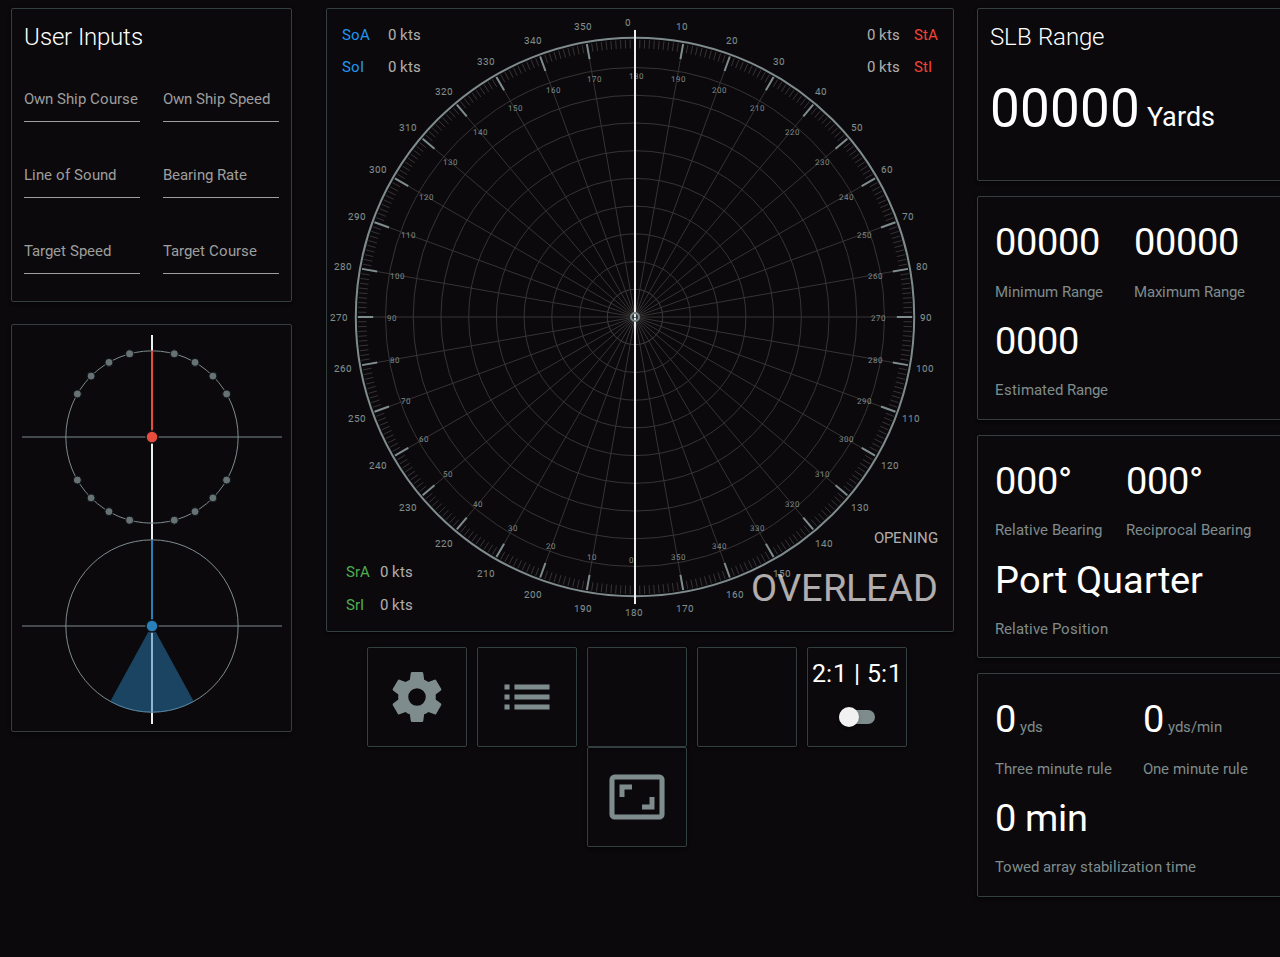
==== index.html @ 083222f7 "Add files via upload" ====
<!DOCTYPE html>
<html lang="en">
<head>
  <meta http-equiv="Content-Type" content="text/html; charset=UTF-8"/>
  <meta name="viewport" content="width=device-width, initial-scale=1, maximum-scale=1.0"/>
  <title>SLBr</title>

  <!-- CSS  -->
  <link href="https://fonts.googleapis.com/icon?family=Material+Icons" rel="stylesheet">
  <link href="css/materialize.css" type="text/css" rel="stylesheet" media="screen,projection"/>
  <link href="css/style.css" type="text/css" rel="stylesheet" media="screen,projection"/>
  <link href="https://fonts.googleapis.com/css?family=Geo|Orbitron|Rationale|Sarpanch" rel="stylesheet">
</head>
<body>
 
	<div class="container">
    

      <!--   Icon Section   -->
      <div class="row">
        <div class="col s12 m3">
        <!-- Inputs Card -->
			<div class="col s12 m12">
          <div class="card black hilite-border">
            <div class="card-content white-text">
              <span class="card-title">User Inputs</span>
              
 <div class="row">
    <form class="col s12">
      <div class="row">
        <div class="input-field col s6">
          <input type="number" name="oCRS" id="oCRS" step="1" pattern="[0-9]*" min="0" max="360" class="validate" aria-label="..." tabindex="1" required>
          <label for="oCRS">Own Ship Course</label>
        </div>
        <div class="input-field col s6">
		<input type="number" name="oSPD" id="oSPD" step="1" pattern="[0-9]*" min="0" max="60" class="validate" aria-label="..." tabindex="2" required>
          <label for="oSPD">Own Ship Speed</label>
        </div>
      </div>
      <div class="row">
        <div class="input-field col s6">
          <input type="number" name="lOS" id="lOS" step="1" pattern="[0-9]*" min="0" max="360" class="validate" aria-label="..." tabindex="3" required>
          <label for="los">Line of Sound</label>

        </div>
              <div class="input-field col s6">
          <input type="number" name="bRate" id="bRate" step="1" pattern="[0-9]*" min="0" max="60" class="validate" aria-label="..." tabindex="4" required>
          <label for="bRate">Bearing Rate</label>

        </div>
      </div>
      <div class="row">
        <div class="input-field col s6">
          <input type="number" name="tSPD" id="tSPD" step="1" pattern="[0-9]*" min="0" max="60" class="validate" aria-label="..." tabindex="5" required>
          <label for="tSPD">Target Speed</label>

        </div>
              
          <div class="input-field col s6">
			<input type="number" name="tCRS" id="tCRS" step="1" pattern="[0-9]*" min="0" max="360" class="validate" aria-label="..." tabindex="6" required>
            
          <label for="tCRS">Target Course</label>

        </div>
      </div>
    </form>
  </div>	  
				
				
            </div>
            <!-- <div class="card-action">
              <a href="#">This is a link</a>
              <a href="#">This is a link</a>
            </div>-->
          </div>
        </div>
		<!-- End Input Card -->
		<!-- Eval Plot -->	
			<div class="col s12 m12">
				<div class="card black hilite-border"  name="holder" id="holder"> 
					 <svg id="evalsvg"></svg>
				</div>
			</div>
         <!-- End Eval Plot -->
			  
			  
			  
			  
			  
			
			    

			  
			  
			  
		<!-- End Left Column -->	
        </div>

        <div class="col s12 m6 center">
         <div class="card black hilite-border" id="mobo">
			 <svg id="mobosvg"></svg>
			 
			 
			 <!--Speed Component Read outs -->
			 <!-- Own Ship -->
			 <div class="top-left">
  <table class="table">
    <tbody>
      <tr>
        <td><span class="blue-text">SoA</span> &nbsp;</td>
        <td><span class="RO" id="soaRO">0 kts</span></td>
      </tr>
      <tr>
        <td><span class="blue-text">SoI</span> &nbsp;</td>
        <td><span class="RO" id="soiRO">0 kts</span></td>
      </tr>
    </tbody>
  </table>
         </div>
			 <!-- Target -->
			  <div class="top-right">
  <table class="table">
    <tbody>
      <tr>
        <td><span class="RO" id="staRO">0 kts</span></td>
        <td>&nbsp;<span class="red-text">StA</span></td>
        </tr>
      <tr>
        <td><span class="RO" id="stiRO">0 kts</span></td>
        <td>&nbsp;<span class="red-text">StI</span></td>
        </tr>
    </tbody>
  </table>  
            </div>
			 
		<!-- Relative -->
			  <div class="bottom-left">
  <table class="table">
    <tbody>
      <tr>
		<td>&nbsp;<span class="green-text">SrA</span></td>  
        <td><span class="RO" id="SRA">0 kts</span></td>
        </tr>
      <tr>
		<td>&nbsp;<span class="green-text">SrI</span></td>  
        <td><span class="RO" id="SRI">0 kts</span></td>
        </tr>
    </tbody>
  </table>  
            </div>
			 
			 <!-- LOS Geometry -->
			  <div class="bottom-right">
  <table class="table">
    <tbody>
      <tr>
        <td><span class="RO right" id="closure">OPENING</span></td>
        </tr>
      <tr>
        <td><span class="RO right readout" id="losGeo">OVERLEAD</span></td>
        </tr>
    </tbody>
  </table>  
            </div>
			 
			</div>
			
			<a class="square waves-effect waves-dark btn">
			<i class="large material-icons icon" style="font-size: 60px;">settings</i>
			</a>

			<!-- <a class="square waves-effect waves-dark btn">
				<i class="material-icons icon" style="font-size: 60px;">playlist_add</i><br />
			</a> -->
			
			<a class="square waves-effect waves-dark btn">
				<i class="material-icons icon" style="font-size: 60px;">list</i><br />
			</a>
			
			<div class="square btn">

			</div>
			
			<div class="square btn">

			</div>
			
			<div class="square btn">
			  <!-- Switch -->
  <div class="switch">
    <label>
      <!-- <span class="left  white-text">&nbsp; 2:1</span><span class="center">|</span> <span class="right  white-text">5:1 &nbsp;</span> -->
		<h5 class="white-text">2:1 | 5:1</h5>
      <input type="checkbox">
      <span class="lever"></span>
     
    </label>
  </div>
			</div>
			
			
			<a class="square waves-effect waves-dark btn" onClick="toggleFullScreen();">
				<i class="material-icons icon" style="font-size: 60px;">aspect_ratio</i>
			</a>
			
              </div>
		  
		  
		        <div class="row">
        <div class="col s12 m3 ">
          <div class="card black hilite-border">
            <div class="card-content white-text">
              <span class="card-title">SLB Range</span>
              <h2><span id="slbRange" class="Bender">00000</span><span style="font-size: .5em"> Yards</span></h2>
            </div>
                      </div>
			
			<div class="card black hilite-border">
            <div class="card-content white-text">
             <table>
				<tr>
                <td>
                  <span class="readout">00000</span></td>
                <td>
                  <span class="readout">00000</span></td>
              </tr>
              <tr>
                <td><span class="sm">Minimum Range</span></td>
                <td><span class="sm">Maximum Range</span></td>
              </tr>
              <tr>
                <td colspan="2">
                  <span class="readout">0000</span></td>
              </tr>
              <tr>
                <td colspan="2"><span class="sm">Estimated Range</span></td>
              </tr>
				</table>
            </div>

          </div>
			

			<div class="card black hilite-border">
            <div class="card-content white-text">
             <table>
				<tr>
                <td>
                  <span class="readout" id="relBRG">000&deg;</span></td>
                <td>
                  <span class="readout" id="repBRG">000&deg;</span></td>
              </tr>
              <tr>
                <td><span class="sm">Relative Bearing</span></td>
                <td><span class="sm">Reciprocal Bearing</span></td>
              </tr>
              <tr>
                <td  colspan="2">
                  <span  class="readout" id="relativePosition">Port Quarter</span></td>
              </tr>
              <tr>
                <td colspan="2"><span class="sm">Relative Position</span></td>
              </tr>
				</table>
            </div>

          </div>
			
				<div class="card black hilite-border">
            <div class="card-content white-text">
                           <table>
				<tr>
                <td>
                  <span class="readout" id="tmrPrint">0</span> <span class="sm">yds</span></td>
                <td>
                  <span class="readout" id="omrPrint">0</span> <span class="sm">yds/min</span></td>
              </tr>
              <tr>
                <td><span class="sm">Three minute rule</span></td>
                <td><span class="sm">One minute rule</span></td>
              </tr>
              <tr>
                <td  colspan="2">
                  <span  class="readout" id="stabPrint">0 min</span></td>
              </tr>
              <tr>
                <td colspan="2"><span class="sm">Towed array stabilization time</span></td>
              </tr>
				</table>
            </div>
          </div>

			
        </div>
      </div>

    </div>
    <br><br>
	</div>
  

  <!--  Scripts-->
  <script src="https://code.jquery.com/jquery-2.1.1.min.js"></script>
  <script src="js/materialize.js"></script>
  <script src="js/snap.svg-min.js"></script>	
  <script src="js/init.js"></script>
	<script src="js/slbr.js"></script>

  </body>
</html>
---- css/style.css ----
/* Custom Stylesheet */
/**
 * Use this file to override Materialize files so you can update
 * the core Materialize files in the future
 *
 * Made By MaterializeCSS.com
 */

.icon-block {
  padding: 0 15px;
}
.icon-block .material-icons {
	font-size: inherit;
}
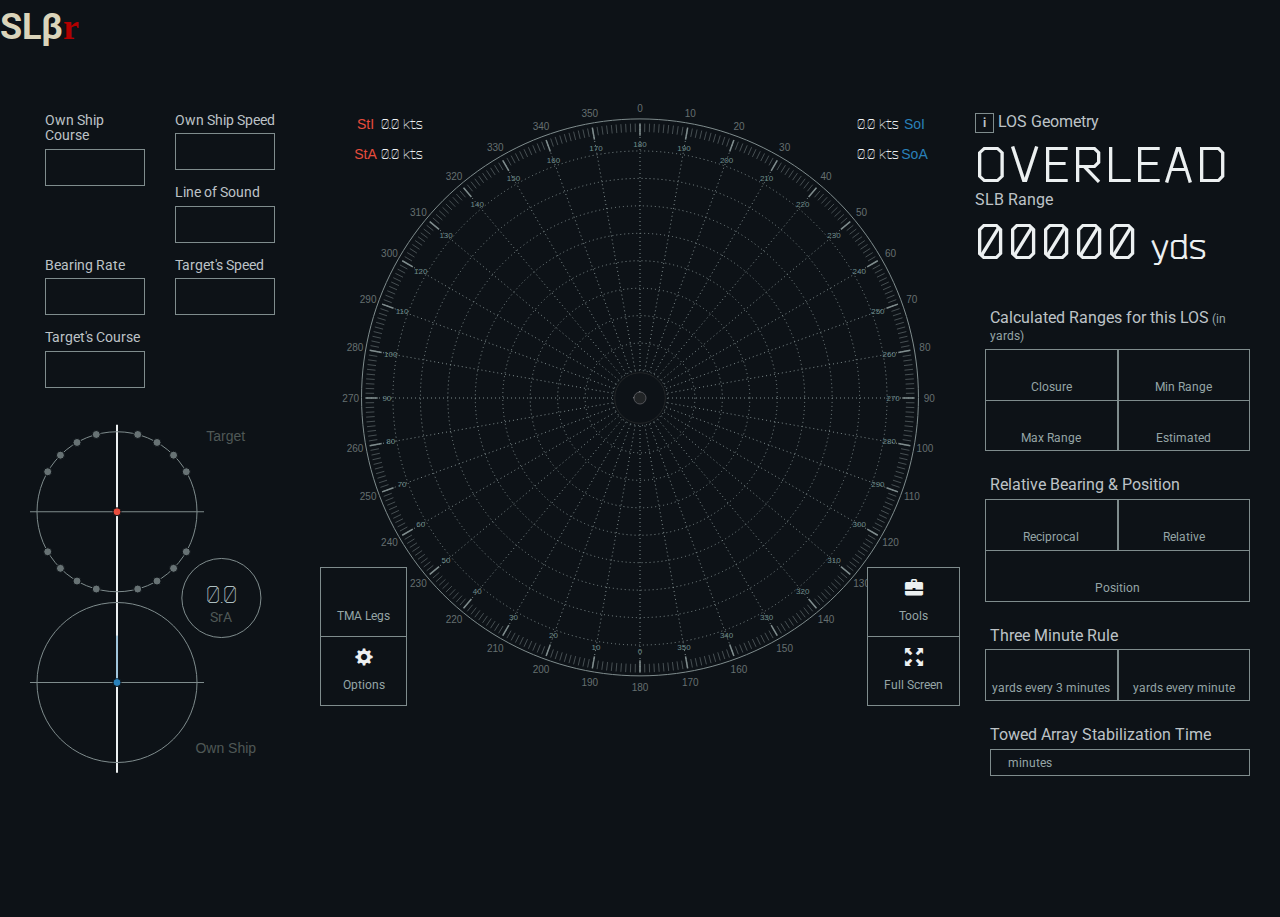
==== commit 8407b704: "Add files via upload" ====
--- a/index.html
+++ b/index.html
@@ -1,310 +1,824 @@
 <!DOCTYPE html>
 <html lang="en">
-<head>
-  <meta http-equiv="Content-Type" content="text/html; charset=UTF-8"/>
-  <meta name="viewport" content="width=device-width, initial-scale=1, maximum-scale=1.0"/>
-  <title>SLBr</title>
-
-  <!-- CSS  -->
-  <link href="https://fonts.googleapis.com/icon?family=Material+Icons" rel="stylesheet">
-  <link href="css/materialize.css" type="text/css" rel="stylesheet" media="screen,projection"/>
-  <link href="css/style.css" type="text/css" rel="stylesheet" media="screen,projection"/>
-  <link href="https://fonts.googleapis.com/css?family=Geo|Orbitron|Rationale|Sarpanch" rel="stylesheet">
-</head>
-<body>
+  <head>
+    <meta charset="utf-8">
+    <meta http-equiv="X-UA-Compatible" content="IE=edge">
+    <meta name="viewport" content="width=device-width, initial-scale=1">
+    <!-- The above 3 meta tags *must* come first in the head; any other head content must come *after* these tags -->
+    <meta name="description" content="Web Based SONAR Tactical Decision Aid">
+    <meta name="author" content="Ben Lebron">
+    <link rel="icon" href="favicon.ico">
+
+    <title>SLBr</title>
+
+    <!-- Bootstrap core CSS -->
+    <link href="css/bootstrap.css" rel="stylesheet">
+    <!--
+/**
+ * @license
+ * MyFonts Webfont Build ID 3147826, 2016-01-03T10:01:11-0500
+ * 
+ * The fonts listed in this notice are subject to the End User License
+ * Agreement(s) entered into by the website owner. All other parties are 
+ * explicitly restricted from using the Licensed Webfonts(s).
+ * 
+ * You may obtain a valid license at the URLs below.
+ * 
+ * Webfont: Bender-Light by Jovanny Lemonad
+ * URL: http://www.myfonts.com/fonts/jovanny-lemonad/bender/light/
+ * 
+ * Webfont: Bender-Bold by Jovanny Lemonad
+ * URL: http://www.myfonts.com/fonts/jovanny-lemonad/bender/bold/
+ * 
+ * Webfont: Bender by Jovanny Lemonad
+ * URL: http://www.myfonts.com/fonts/jovanny-lemonad/bender/regular/
+ * 
+ * Webfont: Bender-Black by Jovanny Lemonad
+ * URL: http://www.myfonts.com/fonts/jovanny-lemonad/bender/black/
+ * 
+ * 
+ * License: http://www.myfonts.com/viewlicense?type=web&buildid=3147826
+ * Licensed pageviews: 10,000
+ * Webfonts copyright: Copyright (c) 2009 by Oleg Zhuravlev, Gladkikh Ivan. All rights
+ * reserved.
+ * 
+ * © 2016 MyFonts Inc
+*/
+
+-->
+<link rel="stylesheet" type="text/css" href="css/MyFontsWebfontsKit.css">  
+<link href='https://fonts.googleapis.com/css?family=Roboto:400,100,300,700' rel='stylesheet' type='text/css'>
+    <!-- IE10 viewport hack for Surface/desktop Windows 8 bug -->
+    <link href="css/ie10-viewport-bug-workaround.css" rel="stylesheet">
+
+    <!-- Custom styles for this template -->
+    <link href="css/slbr.css" rel="stylesheet">
+
+    <!-- HTML5 shim and Respond.js for IE8 support of HTML5 elements and media queries -->
+    <!--[if lt IE 9]>
+      <script src="https://oss.maxcdn.com/html5shiv/3.7.2/html5shiv.min.js"></script>
+      <script src="https://oss.maxcdn.com/respond/1.4.2/respond.min.js"></script>
+    <![endif]-->
+  </head>
+  <body>
+    <div class="container-fluid nopad">
+        <div class="row"> <a class="logo" id="logo" href="#" tabindex="-2">SL&beta;<span>r</span></a> </div>
+      </div>
+    <div class="container-fluid vcenter">
+          <div class="row">
+        <div class="col-lg-3 col-md-3 col-sm-12 col-xs-12">
+            <div class="col-md-12 col-sm-6 col-xs-12">
+            <!-- Own ship course -->
+            <div class="col-md-6 col-sm-6">
+            <label>Own Ship Course</label><br>
+<input type="number" name='osCRS' id='osCRS' step="1" pattern="[0-9]*" class="spinner Bender-Light" min="0" max="360" tabindex="1" oninput="oscDraw(); watchDog(); mobo();" onBlur="oscDraw();watchDog(); mobo();" onInput="oscDraw(); watchDog(); mobo();" onBlur="oscDraw();watchDog(); mobo();" required /> 
+              </div>
+              <!-- Own Ship Speed -->
+              <div class="col-md-6 col-sm-6">
+              <label>Own Ship Speed</label><br>
+<input type="number" name='osSPD' id='osSPD' step=".1" pattern="[0-9]*" class="spinner Bender-Light" min="0" max="60"  tabindex="2" oninput="watchDog(); mobo(); stabTime();" onInput="watchDog(); mobo(); stabTime();" onBlur="watchDog(); mobo(); stabTime();" required />
+              </div>
+        <!-- Line of Sound -->
+        <div class="col-md-6 col-sm-6">
+        <label>Line of Sound</label><br>
+<input type="number" name='LOS' id='LOS' step="1" pattern="[0-9]*" class="spinner Bender-Light" required min="0" max="359.9" oninput="oscDraw(); tgtDraw(); watchDog(); mobo();"  onInput="oscDraw(); tgtDraw(); watchDog(); mobo();" onBlur="tgtDraw(); oscDraw();watchDog(); mobo();" tabindex="3" required />
+              </div>
+      <!-- Bearing Rate -->
+      <div class="col-md-6 col-sm-6">
+         <label>Bearing Rate</label><br>
+<input type="number" id="brgRATE" name='brgRATE' pattern="[0-9]*" class="spinner Bender-Light" step=".1" maxlength="4" min="0" max="90" oninput="watchDog(); mobo();" onInput="watchDog(); mobo();" onBlur="watchDog(); mobo();" tabindex="4" required />
+              </div>
+    <!-- Target Course -->
+    <div class="col-md-6 col-sm-6">
+          <label>Target's Speed</label><br>
+        <input type="number" pattern="[0-9]*" class="spinner Bender-Light" step=".1" name='tgtSPD' id='tgtSPD' min="0" max="60" oninput="tmrUpdater(); watchDog(); mobo();" onInput="tmrUpdater(); watchDog(); mobo();" onBlur="tmrUpdater(); watchDog(); mobo();" tabindex="5" required />
+              </div>
+<!-- Target Course -->
+<div class="col-md-6 col-sm-6">
+        <label>Target's Course</label><br>
+        <input type="number" pattern="[0-9]*" name='tgtCRS' step="1" id='tgtCRS' class="spinner Bender-Light" min="0" max="360" tabindex="6" oninput="tgtDraw(); watchDog(); mobo();" onInput="tgtDraw(); watchDog(); mobo();" onBlur="tgtDraw(); watchDog(); mobo();" required /> 
+                </div>
+                </div>
+<!-- LOS Evaluator Plot Graphics -->
+<div class="holder col-md-12 col-sm-6 col-xs-12" id="holder"></div>                        
+</div>
+
+<!-- Maneuvering Board -->              
+<div class="col-md-6 col-sm-12 col-xs-12 findr" id="findr">
+        <!-- placeholder for modal content -->
+     <!-- LEAD -->   
+    <div id="page1" class="virtual-page">
+    <div class="page-content">
+    <div class="virtual-header">
+          <span class="pull-right clearfix"><a href="#" onClick="showpage(); return false"><i class="glyphicon lg glyphicon-remove"></i></a></span>        
+        <h1>LEAD</h1>
+    </div>
+        <div class="row-fluid">
+                <div class="col-lg-4">
+                    <img class="logoicon" src="img/lead.png" alt="Lead Geometry"/>
+                </div>
+                <div class="col-lg-8">
+            <ul class="list-group">
+            <li class="list-group-item">Provides direction of contact motion (right or left) without ambiguity.</li>
+            <li class="list-group-item">Provides maximum range for assumed contact speed.</li>
+            <li class="list-group-item">Provides minimum target speed, which is own-ship speed across the los.</li>
+            <li class="list-group-item">Bearings always drift forward relative to own ship.</li>
+            </ul>
+                </div>
+            
+    <div class="page-footer clear">
+        <p><i></i></p>
+    </div>
+</div>              
+</div>                          
+</div>
+    
+    <!-- OVERLEAD -->
+      <div id="page2" class="virtual-page">
+    <div class="page-content">
+    <div class="virtual-header">
+          <span class="pull-right clearfix"><a href="#" onClick="showpage(); return false"><i class="glyphicon lg glyphicon-remove"></i></a></span>        
+        <h1>OVERLEAD</h1>
+    </div>
+        <div class="row-fluid">
+                <div class="col-lg-4">
+                    <img class="logoicon" src="img/overlead.png" alt="Overlead"/>
+                </div>
+                <div class="col-lg-8">
+            <ul class="list-group">
+            <li class="list-group-item">Provides absolute maximum range.</li>
+            <li class="list-group-item">Unable to determine direction of contact motion without additional information.</li>
+            <li class="list-group-item">Bearings always drift aft relative to own ship.</li>
+            <li class="list-group-item">Provides minimum range for assumed contact speed.</li>
+            </ul>
+                </div>
+            
+    <div class="page-footer clear">
+        <p><i></i></p>
+    </div>
+</div>              
+</div>                          
+</div>
+    
+<!-- LAG -->
+      <div id="page3" class="virtual-page">
+    <div class="page-content">
+    <div class="virtual-header">
+          <span class="pull-right clearfix"><a href="#" onClick="showpage(); return false"><i class="glyphicon lg glyphicon-remove"></i></a></span>        
+        <h1>LAG</h1>
+    </div>
+        <div class="row-fluid">
+                <div class="col-lg-4">
+                    <img class="logoicon" src="img/lag.png" alt="Lag Geometery"/>
+                </div>
+                <div class="col-lg-8">
+            <ul class="list-group">
+            <li class="list-group-item">Provides absolute minimum range.</li>
+            <li class="list-group-item">Unable to determine direction of contact motion without additional information.</li>
+            <li class="list-group-item">Generally, the los with the highest bearing rate.</li>
+            <li class="list-group-item">Bearings always drift aft relative to own ship.</li>
+            <li class="list-group-item">Provides maximum range for assumed contact speed.</li>            
+            </ul>
+            </div>
+            
+    <div class="page-footer clear">
+        <p><i></i></p>
+    </div>
+</div>              
+</div>                          
+</div>
+
+<!-- ZBR -->
+      <div id="page4" class="virtual-page">
+    <div class="page-content">
+    <div class="virtual-header">
+          <span class="pull-right clearfix"><a href="#" onClick="showpage(); return false"><i class="glyphicon lg glyphicon-remove"></i></a></span>        
+        <h1>ZERO BEARING RATE</h1>
+    </div>
+        <div class="row-fluid">
+                <div class="col-lg-4">
+                    <img class="logoicon" src="img/zbr.png" alt="ZBR"/>
+                </div>
+                <div class="col-lg-8">
+            <ul class="list-group">
+            <li class="list-group-item">Provides S<sub>T</sub>A and Minimum Target Speed.</li>
+          <li class="list-group-item">Provides direction of contact motion.</li>
+          <li class="list-group-item">Potential for Speiss Range</li>            </ul>
+            </div>
+            
+    <div class="page-footer clear">
+        <p><i></i></p>
+    </div>
+</div>              
+</div>                          
+</div>
+    
+<!-- POINTING -->
+      <div id="page5" class="virtual-page">
+    <div class="page-content">
+    <div class="virtual-header">
+          <span class="pull-right clearfix"><a href="#" onClick="showpage(); return false"><i class="glyphicon lg glyphicon-remove"></i></a></span>        
+        <h1>POINTING</h1>
+    </div>
+        <div class="row-fluid">
+                <div class="col-lg-4">
+                    <img class="logoicon" src="img/pointing.png" alt="Pointing Geometry"/>
+                </div>
+                <div class="col-lg-8">
+            <ul class="list-group">
+            <li class="list-group-item">Provides S<sub>T</sub>A and Minimum Target Speed.</li>
+          <li class="list-group-item">Provides direction of contact motion.</li>
+          <li class="list-group-item">Potential for Speiss Range</li>            </ul>
+            </div>
+            
+    <div class="page-footer clear">
+        <p><i></i></p>
+    </div>
+</div>              
+</div>                          
+</div>
+    
+<!-- NTA -->
+      <div id="page6" class="virtual-page">
+    <div class="page-content">
+    <div class="virtual-header">
+          <span class="pull-right clearfix"><a href="#" onClick="showpage(); return false"><i class="glyphicon lg glyphicon-remove"></i></a></span>        
+        <h1>NARROW TARGET ANGLE</h1>
+    </div>
+        <div class="row-fluid">
+                <div class="col-lg-4">
+                    <img class="logoicon" src="img/nta.png" alt="NTA"/>
+                </div>
+                <div class="col-lg-8">
+            <ul class="list-group">
+            <li class="list-group-item">Bearing lines cross near actual target range.</li>
+          <li class="list-group-item">Special techniques for geographic plot. &#40;Estimated Positions&#41;</li>
+          <li class="list-group-item">Potential for speiss range</li>            
+                    </ul>
+            </div>
+            
+    <div class="page-footer clear">
+        <p><i></i></p>
+    </div>
+</div>              
+</div>                          
+</div>
+<!-- End of LOS Geometry Pages -->
+<!-- TMA Save Leg Dialog -->
+      <div id="page7" class="virtual-page">
+    <div class="page-content">
+    <div class="virtual-header">
+    <div class="btn-group btn-group-sm pull-right" role="group" aria-label="Large button group">
+ <button type="button" value="Add" class="btn btn-default btn-xs" id="plusbtn"><span class="glyphicon glyphicon-plus"> </span></button>    
+    <button type="button" value="Remove" class="btn btn-default btn-xs minusbtn"><span class="glyphicon glyphicon-minus"></span></button></th>
+    <button type="button" class="btn btn-default btn-xs" onClick="showpage(); return false"><span><a href="#"><i class="glyphicon glyphicon-remove"></i></a></span> </button>    
+        </div>
+
+        <h1>TMA HISTORY</h1>
+    </div>
+        <div class="row-fluid">
+ <div class="table">
+            <table class="table test">
+  <thead>
+    <tr>
+        <th colspan="1"><span class="glyphicon glyphicon-minus minusbtn"></span></th>
+        <th colspan="1">C<sub>O</sub></th>
+        <th colspan="1">S<sub>O</sub></th>
+        <th colspan="1">LOS</th>
+        <th colspan="1">B. Rate</th>
+        <th colspan="1">C<sub>T</sub></th>
+        <th colspan="1">S<sub>T</sub></th>
+        <th colspan="1">Geometry</th>
+        <th colspan="1">Range</th>
+        <!-- <th colspan="1">Time</th> -->
+    </tr>
+  </thead>  
+</table>
+</div>
+        </div>  
+    <div class="page-footer clear">
+        <p><i></i></p>
+    </div>              
+</div>                          
+</div>
+<!-- OPTIONS -->
+      <div id="page8" class="virtual-page">
+    <div class="page-content">
+    <div class="virtual-header">
+          <span class="pull-right clearfix"><a href="#" onClick="showpage(); return false"><i class="glyphicon lg glyphicon-remove"></i></a></span>        
+        <h1>OPTIONS</h1>
+    </div>
+        <div class="row-fluid">
+            <div class="col-sm-12">
+            <div class="panel panel-default">
+                <div class="panel-body form-horizontal payment-form">
+                    <div class="form-group">
+                        <label for="TDZ" class="col-sm-4 control-label">Torpedo Danger Zone</label>
+                        <div class="col-sm-8">
+                            <input type="number" class="form-control" id="TDZ" name="TDZ" value="20000">
+                        </div>
+                    </div> 
+                    <div class="form-group">
+                        <label for="rod" class="col-sm-4 control-label">Range of the Day</label>
+                        <div class="col-sm-8">
+                            <input type="number" class="form-control" id="rod" name="rod" value="20000">
+                        </div>
+                    </div>
+                    <div class="form-group">
+                        <label for="cabscope" class="col-sm-4 control-label">Towed Array Cable Scope</label>
+                        <div class="col-sm-8">
+                            <input type="number" class="form-control cabscope"  class="form-control" id="cabscope" name="cabscope" value="5000">
+                        </div>
+                    </div>                     
+                </div>
+                </div>
+                </div>
+        
+        </div>              
+</div>                          
+</div>
+
+              
+<!-- Function button group -->          
+    <div class="btn-group-vertical btn-group-lg leftoff" role="group" aria-label="Large button group">
+      <button type="button" class="btn btn-default text-center" onClick="showpage(7); return false"><span class="glyphicon glyphicon-history"> </span><br><span class="sm">TMA Legs</span></button>
+      <button type="button" class="btn btn-default" onClick="showpage(8); return false"><span class="glyphicon glyphicon-cog"></span><br><span class="sm">Options</span></button>
+    </div>
+              
+<!--Place holder for alerts               
+              <div class="alert alert-danger fade in">
+        <a class="close" href="#" data-dismiss="alert">×</a>
+        <span class="Bender lg">&#91; WARNING! &#93;</span> High bearing rate contact.
+    </div>
+              -->
+              
+              
+     <div class="btn-group-vertical btn-group-lg rightoff" role="group" aria-label="Large button group">    
+      <button type="button" class="btn btn-default"><span class="glyphicon glyphicon-briefcase"></span><br><span class="sm">Tools</span></button>
+      <button type="button" class="btn btn-default" id="toggle"><span class="glyphicon glyphicon-fullscreen"></span><br><span class="sm">Full Screen</span></button>
+    </div>
+	</div>
+<!-- Read outs -->          
+        <div class="col-md-3 col-sm-12">
+        <div class="row col-md-12 col-sm-6">
+            <h6 class="panel-title"><a class="pull-left badge text-info"><span>i</span></a>&nbsp;LOS Geometry</h6>
+	    <h1>
+        <a id="losGeo" class="Bender">OVERLEAD</a>
+        </h1>
+        </div>
+          
+          <div class="row col-md-12 col-sm-6">
+          <h6 class="panel-title">SLB Range</h6>
+              <h1><span id="slbRange" class="Bender">00000</span><span class="Bender"> yds</span></h1>
+          </div>
+            <div class="row-spacer col-md-12 col-sm-12">&nbsp;</div>
+            
+          <div class="row-spacer col-md-12 col-sm-12">
+    <h6 class="panel-title">Calculated Ranges for this LOS<span class="sm"> (in yards)</span></h6>
+     
+<ul class="list-group list-inline">
+  <li class="list-group-item text-center col-md-6 col-sm-6"><span id="losOc" class="Bender-Light md">&nbsp;</span><br><span class="sm">Closure</span></li>
+    <li class="list-group-item text-center col-md-6 col-sm-6"><span id="minRNG" class="Bender-Light md">&nbsp;</span><br><span class="sm">Min Range</span></li>
+    <li class="list-group-item text-center col-md-6 col-sm-6"><span id="maxRNG" class="Bender-Light md">&nbsp;</span><br><span class="sm">Max Range</span></li>
+  <li class="list-group-item text-center col-md-6 col-sm-6"><span id="estRNG" class="Bender-Light md">&nbsp;</span><br><span class="sm">Estimated</span></li>
+</ul>
+            </div>
+            <div class="row-spacer col-md-12 col-sm-12">
+       <h6 class="panel-title">Relative Bearing &amp; Position</h6>
+<ul class="list-group list-inline">
+    <li class="list-group-item text-center col-lg-6 col-sm-6"><span id="recBRG" class="Bender-Light md">&nbsp;</span><br><span class="sm">Reciprocal</span></li>
+    <li class="list-group-item text-center col-lg-6 col-sm-6"><span id="repBRG" class="Bender-Light md">&nbsp;</span><br><span class="sm">Relative</span></li>
+    <li class="list-group-item text-center col-lg-12 col-sm-12"><span id="relativePosition" class="Bender-Light md">&nbsp;</span><br><span class="sm">Position</span></li>
+</ul>
+            </div>
+            <div class="row-spacer col-md-12 col-sm-12">
+    <h6 class="panel-title">Three Minute Rule</h6>
+    
+<ul class="list-group list-inline">
+  <li class="list-group-item text-center col-md-6 col-sm-6"><span id="tmrPrint" class="Bender-Light md">&nbsp;</span><br><span class="sm">yards every 3 minutes</span></li>
+    <li class="list-group-item text-center col-md-6 col-sm-6"><span id="omrPrint" class="Bender-Light md">&nbsp;</span><br><span class="sm">yards every minute</span></li>
+</ul>
+            </div>
+            <div class="row-spacer col-sm-12">
+<h6 class="panel-title">Towed Array Stabilization Time</h6>
+    
+<ul class="list-group">
+    <li class="list-group-item"><span id="stabPrint" class="Bender-Light stabPrint">&nbsp;</span>&nbsp;<span class="sm">minutes</span> </li>
+</ul>
+            </div>
+            </div>
+      
+</div>
+</div>
+<!-- /.container -->
+</div>
+
+    <!-- Bootstrap core JavaScript
+    ================================================== -->
+    <!-- Placed at the end of the document so the pages load faster -->
+    <script src="js/jquery.min.js"></script>
+    <script src="js/jquery-ui.min.js"></script>  
+    <!-- <script>window.jQuery || document.write('<script src="js/vendor/jquery.min.js"><\/script>')</script>-->
+    <script src="js/bootstrap.min.js"></script>
+    <!-- IE10 viewport hack for Surface/desktop Windows 8 bug -->
+    <script src="js/ie10-viewport-bug-workaround.js"></script>
+    <script src="js/raphael-min.js"></script> 
+    <script src="js/utils.js"></script>
+    <script src="js/screenfull.js"></script>
+    <!-- <script src="js/utils.js"></script> -->
+      <!-- Javascripts for SVG Circle Controls --> 
  
-	<div class="container">
-    
-
-      <!--   Icon Section   -->
-      <div class="row">
-        <div class="col s12 m3">
-        <!-- Inputs Card -->
-			<div class="col s12 m12">
-          <div class="card black hilite-border">
-            <div class="card-content white-text">
-              <span class="card-title">User Inputs</span>
-              
- <div class="row">
-    <form class="col s12">
-      <div class="row">
-        <div class="input-field col s6">
-          <input type="number" name="oCRS" id="oCRS" step="1" pattern="[0-9]*" min="0" max="360" class="validate" aria-label="..." tabindex="1" required>
-          <label for="oCRS">Own Ship Course</label>
-        </div>
-        <div class="input-field col s6">
-		<input type="number" name="oSPD" id="oSPD" step="1" pattern="[0-9]*" min="0" max="60" class="validate" aria-label="..." tabindex="2" required>
-          <label for="oSPD">Own Ship Speed</label>
-        </div>
-      </div>
-      <div class="row">
-        <div class="input-field col s6">
-          <input type="number" name="lOS" id="lOS" step="1" pattern="[0-9]*" min="0" max="360" class="validate" aria-label="..." tabindex="3" required>
-          <label for="los">Line of Sound</label>
-
-        </div>
-              <div class="input-field col s6">
-          <input type="number" name="bRate" id="bRate" step="1" pattern="[0-9]*" min="0" max="60" class="validate" aria-label="..." tabindex="4" required>
-          <label for="bRate">Bearing Rate</label>
-
-        </div>
-      </div>
-      <div class="row">
-        <div class="input-field col s6">
-          <input type="number" name="tSPD" id="tSPD" step="1" pattern="[0-9]*" min="0" max="60" class="validate" aria-label="..." tabindex="5" required>
-          <label for="tSPD">Target Speed</label>
-
-        </div>
-              
-          <div class="input-field col s6">
-			<input type="number" name="tCRS" id="tCRS" step="1" pattern="[0-9]*" min="0" max="360" class="validate" aria-label="..." tabindex="6" required>
-            
-          <label for="tCRS">Target Course</label>
-
-        </div>
-      </div>
-    </form>
-  </div>	  
-				
-				
-            </div>
-            <!-- <div class="card-action">
-              <a href="#">This is a link</a>
-              <a href="#">This is a link</a>
-            </div>-->
-          </div>
-        </div>
-		<!-- End Input Card -->
-		<!-- Eval Plot -->	
-			<div class="col s12 m12">
-				<div class="card black hilite-border"  name="holder" id="holder"> 
-					 <svg id="evalsvg"></svg>
-				</div>
-			</div>
-         <!-- End Eval Plot -->
-			  
-			  
-			  
-			  
-			  
-			
-			    
-
-			  
-			  
-			  
-		<!-- End Left Column -->	
-        </div>
-
-        <div class="col s12 m6 center">
-         <div class="card black hilite-border" id="mobo">
-			 <svg id="mobosvg"></svg>
-			 
-			 
-			 <!--Speed Component Read outs -->
-			 <!-- Own Ship -->
-			 <div class="top-left">
-  <table class="table">
-    <tbody>
-      <tr>
-        <td><span class="blue-text">SoA</span> &nbsp;</td>
-        <td><span class="RO" id="soaRO">0 kts</span></td>
-      </tr>
-      <tr>
-        <td><span class="blue-text">SoI</span> &nbsp;</td>
-        <td><span class="RO" id="soiRO">0 kts</span></td>
-      </tr>
-    </tbody>
-  </table>
-         </div>
-			 <!-- Target -->
-			  <div class="top-right">
-  <table class="table">
-    <tbody>
-      <tr>
-        <td><span class="RO" id="staRO">0 kts</span></td>
-        <td>&nbsp;<span class="red-text">StA</span></td>
-        </tr>
-      <tr>
-        <td><span class="RO" id="stiRO">0 kts</span></td>
-        <td>&nbsp;<span class="red-text">StI</span></td>
-        </tr>
-    </tbody>
-  </table>  
-            </div>
-			 
-		<!-- Relative -->
-			  <div class="bottom-left">
-  <table class="table">
-    <tbody>
-      <tr>
-		<td>&nbsp;<span class="green-text">SrA</span></td>  
-        <td><span class="RO" id="SRA">0 kts</span></td>
-        </tr>
-      <tr>
-		<td>&nbsp;<span class="green-text">SrI</span></td>  
-        <td><span class="RO" id="SRI">0 kts</span></td>
-        </tr>
-    </tbody>
-  </table>  
-            </div>
-			 
-			 <!-- LOS Geometry -->
-			  <div class="bottom-right">
-  <table class="table">
-    <tbody>
-      <tr>
-        <td><span class="RO right" id="closure">OPENING</span></td>
-        </tr>
-      <tr>
-        <td><span class="RO right readout" id="losGeo">OVERLEAD</span></td>
-        </tr>
-    </tbody>
-  </table>  
-            </div>
-			 
-			</div>
-			
-			<a class="square waves-effect waves-dark btn">
-			<i class="large material-icons icon" style="font-size: 60px;">settings</i>
-			</a>
-
-			<!-- <a class="square waves-effect waves-dark btn">
-				<i class="material-icons icon" style="font-size: 60px;">playlist_add</i><br />
-			</a> -->
-			
-			<a class="square waves-effect waves-dark btn">
-				<i class="material-icons icon" style="font-size: 60px;">list</i><br />
-			</a>
-			
-			<div class="square btn">
-
-			</div>
-			
-			<div class="square btn">
-
-			</div>
-			
-			<div class="square btn">
-			  <!-- Switch -->
-  <div class="switch">
-    <label>
-      <!-- <span class="left  white-text">&nbsp; 2:1</span><span class="center">|</span> <span class="right  white-text">5:1 &nbsp;</span> -->
-		<h5 class="white-text">2:1 | 5:1</h5>
-      <input type="checkbox">
-      <span class="lever"></span>
-     
-    </label>
-  </div>
-			</div>
-			
-			
-			<a class="square waves-effect waves-dark btn" onClick="toggleFullScreen();">
-				<i class="material-icons icon" style="font-size: 60px;">aspect_ratio</i>
-			</a>
-			
-              </div>
-		  
-		  
-		        <div class="row">
-        <div class="col s12 m3 ">
-          <div class="card black hilite-border">
-            <div class="card-content white-text">
-              <span class="card-title">SLB Range</span>
-              <h2><span id="slbRange" class="Bender">00000</span><span style="font-size: .5em"> Yards</span></h2>
-            </div>
-                      </div>
-			
-			<div class="card black hilite-border">
-            <div class="card-content white-text">
-             <table>
-				<tr>
-                <td>
-                  <span class="readout">00000</span></td>
-                <td>
-                  <span class="readout">00000</span></td>
-              </tr>
-              <tr>
-                <td><span class="sm">Minimum Range</span></td>
-                <td><span class="sm">Maximum Range</span></td>
-              </tr>
-              <tr>
-                <td colspan="2">
-                  <span class="readout">0000</span></td>
-              </tr>
-              <tr>
-                <td colspan="2"><span class="sm">Estimated Range</span></td>
-              </tr>
-				</table>
-            </div>
-
-          </div>
-			
-
-			<div class="card black hilite-border">
-            <div class="card-content white-text">
-             <table>
-				<tr>
-                <td>
-                  <span class="readout" id="relBRG">000&deg;</span></td>
-                <td>
-                  <span class="readout" id="repBRG">000&deg;</span></td>
-              </tr>
-              <tr>
-                <td><span class="sm">Relative Bearing</span></td>
-                <td><span class="sm">Reciprocal Bearing</span></td>
-              </tr>
-              <tr>
-                <td  colspan="2">
-                  <span  class="readout" id="relativePosition">Port Quarter</span></td>
-              </tr>
-              <tr>
-                <td colspan="2"><span class="sm">Relative Position</span></td>
-              </tr>
-				</table>
-            </div>
-
-          </div>
-			
-				<div class="card black hilite-border">
-            <div class="card-content white-text">
-                           <table>
-				<tr>
-                <td>
-                  <span class="readout" id="tmrPrint">0</span> <span class="sm">yds</span></td>
-                <td>
-                  <span class="readout" id="omrPrint">0</span> <span class="sm">yds/min</span></td>
-              </tr>
-              <tr>
-                <td><span class="sm">Three minute rule</span></td>
-                <td><span class="sm">One minute rule</span></td>
-              </tr>
-              <tr>
-                <td  colspan="2">
-                  <span  class="readout" id="stabPrint">0 min</span></td>
-              </tr>
-              <tr>
-                <td colspan="2"><span class="sm">Towed array stabilization time</span></td>
-              </tr>
-				</table>
-            </div>
-          </div>
-
-			
-        </div>
-      </div>
-
-    </div>
-    <br><br>
-	</div>
-  
-
-  <!--  Scripts-->
-  <script src="https://code.jquery.com/jquery-2.1.1.min.js"></script>
-  <script src="js/materialize.js"></script>
-  <script src="js/snap.svg-min.js"></script>	
-  <script src="js/init.js"></script>
-	<script src="js/slbr.js"></script>
-
+<script type="text/javascript">
+    
+    function showpage(id) {
+     clearpages()
+     var page = $('#page' + id);
+     page.show();
+    }
+
+    function clearpages() {
+     for (var i = 1; i <= 9; i++) {
+      var pages = $('#page' + i);
+      pages.hide();
+     }
+    }
+
+    // Set Up Moboard Graphics
+
+    var wide = $("#findr").width();
+    var high = $("#findr").height();
+
+    var r = Raphael("findr", wide, wide);
+    r.dragging = false;
+    r.highlight = false;
+    
+    var center = wide / 2;
+    var center2 = wide / 2;
+    var radius = wide * 0.45;
+    var radius2 = wide * 0.436;
+    var radius3 = wide * 0.43;
+    var radius4 = wide * 0.42;
+    var radius5 = wide * 0.46;
+
+    var pathParams = {
+     stroke: "#212426",
+     "stroke-width": 1
+    };
+
+    var losParams = {
+     stroke: "#ecf0f1",
+     "stroke-width": 2,
+     "arrow-end": 'block-wide-long'
+    };
+
+    var minorParams = {
+     stroke: "#7f8c8d",
+     "stroke-width": 1.5
+    };
+
+    var narrowParams = {
+     stroke: "#7f8c8d",
+     "stroke-width": 1,
+     opacity: 0.5   
+    };
+
+    var textParams = {
+     fill: "#656f70",
+     "font-size": 10
+    };
+
+    var textParams1 = {
+     fill: "#6D8C8B",
+     "font-size": 8
+    };
+
+    var dotParams = {
+     stroke: "#7f8c8d",
+     "stroke-width": 1,
+     "stroke-dasharray": ". ",
+     "font-size": 10
+    };
+
+    var dot2Params = {
+     stroke: "#7f8c8d",
+     "stroke-width": 1.5,
+     "stroke-dasharray": ". ",
+     "font-size": 10
+    };
+
+    for (var i = 0; i < 360; i++) {
+     var theta = i * (Math.PI / 180);
+     var cos = Math.cos(theta);
+     var sin = Math.sin(theta);
+
+     sector = r.path([
+      ["M", center + radius * cos, center2 + radius * sin],
+      ["L", center + radius2 * cos, center2 + radius2 * sin]
+     ]).attr(narrowParams);
+
+    }
+
+    for (var i = 0; i < 36; i++) {
+     var theta = i * 10 * (Math.PI / 180);
+     var cos = Math.cos(theta);
+     var sin = Math.sin(theta);
+
+     tick = r.path([
+      ["M", center + radius * cos, center2 + radius * sin],
+      ["L", center + radius3 * cos, center2 + radius3 * sin]
+     ]).attr(minorParams);
+
+    }
+
+    for (var i = 0; i < 36; i++) {
+     var theta = i * 10 * (Math.PI / 180);
+     var cos = Math.cos(theta);
+     var sin = Math.sin(theta);
+     dotick = r.path([
+      ["M", center, center2],
+      ["L", center + radius * cos, center2 + radius * sin]
+     ]).attr(dotParams);
+    }
+
+    for (var i = 0; i < 10; i++) {
+     var rad = i * (radius / 10);
+     circ = r.circle(center, center2, rad).attr(dotParams);
+    }
+
+    sector.toBack();
+
+    // Labels
+    for (var i = 0; i < 36; i++) {
+     var radius = wide * 0.465;
+     var theta = i * 10 * (Math.PI / 180);
+     var cos = Math.cos(theta);
+     var sin = Math.sin(theta);
+
+     label = r.text(center + (radius * 1.02 * sin), center2 + (radius * 1.02 * (-1 * cos)), [
+      [Math.round(theta * (180 / Math.PI), 0)]
+     ]).attr(textParams);
+    }
+
+    for (var i = 0; i < 36; i++) {
+     var radius = wide * 0.415;
+     var theta = i * 10 * (Math.PI / 180);
+     var cos = Math.cos(theta);
+     var sin = -1 * Math.sin(theta);
+
+     label1 = r.text(center + (radius * sin), center2 + (radius * cos), [
+      [Math.round(theta * (180 / Math.PI), 0)]
+     ]).attr(textParams1);
+    }
+
+    // Target Speed Bubble
+    tdz = r.circle(center, center, 0).attr({
+     fill: "#e74c3c",
+     stroke: "#e74c3c",
+     "stroke-width": 1,
+     opacity: 0.5
+    });
+
+    // Maximum Range Bubble
+    marb = r.circle(center, center, 0).attr({
+     stroke: "#f1c40f",
+     "stroke-width": 1,
+     "stroke-dasharray": "- "
+    });
+
+    // Min Range Bubble
+    mirb = r.circle(center, center, 0).attr({
+     stroke: "#c0392b",
+     "stroke-width": 1
+    });
+
+    // Est Range Bubble
+    erb = r.circle(center, center, 0).attr({
+     stroke: "#d1daaa",
+     "stroke-width": 1,
+     "stroke-dasharray": "- "
+    });
+
+    //Center Circle
+    r.circle(center, center2, radius / 10).attr({
+     fill: "#0D1217",
+     "stroke-width": 0
+    });
+
+    r.circle(center, center2, radius / 10).attr({
+     stroke: "#212426",
+     "stroke-width": 1
+    });
+
+    //Course Vector
+
+    var moVector = r.path([
+     ["M", center, center2],
+     ["L", center, center2]
+    ]).attr({
+     stroke: "#2980b9",
+     "stroke-width": 1.5,
+     "arrow-end": 'block-wide-long',
+    });
+    var moVectorArray = moVector.attr("path");
+
+    moHandle = r.circle(center, center, 0).attr({
+     fill: "#212426",
+     stroke: "#0D1217",
+     "stroke-width": 0,
+     cursor: "move",
+    });
+
+    //Target Course Vector
+
+    var toVector = r.path([
+     ["M", center, center],
+     ["L", center, center]
+    ]).attr({
+     stroke: "#e74c3c",
+     "stroke-width": 1.5,
+     "arrow-end": 'block-wide-long',
+    });
+    var toVectorArray = toVector.attr("path");
+
+    toHandle = r.circle(center, center, 0).attr({
+     fill: "#e74c3c",
+     stroke: "#e74c3c",
+     "stroke-width": 0,
+     opacity: 0.25,
+     cursor: "move",
+    });
+
+    var lVector = r.path([
+     ["M", center, center],
+     ["L", center, center]
+    ]).attr(losParams);
+
+    // intersection detectors
+    var pdVector = r.path([
+     ["M", center, center],
+     ["L", center, center]
+    ]).attr({
+     stroke: "#7f8c8d",
+     "stroke-width": 1
+    });
+    var ppVector = r.path([
+     ["M", center, center],
+     ["L", center, center]
+    ]).attr({
+        //stroke: "#7f8c8d"
+     stroke: "green",
+     "stroke-width": 3
+    });
+
+    // Parallel and Perpendicular Drawn Lines
+
+    var pPath2 = r.path([
+     ["M", center, center],
+     ["L", center, center]
+    ]).attr({
+     stroke: "#212426",
+     "stroke-width": 0
+    });
+
+    r.circle(center, center2, 6).attr({
+     fill: "#212426",
+     stroke: "#535459",
+     opacity: 1,
+     "stroke-width": 1
+    });
+
+    var staRO = r.text(wide * 0.11, wide * 0.1, "0.0 kts").attr({
+     fill: "#ecf0f1",
+     "font-size": 14,
+     "font-family": "Bender-Light"
+    });
+
+    r.text(wide * 0.05, wide * 0.1, "StA ").attr({
+     fill: "#e74c3c",
+     "font-size": 14
+    });
+
+    staRO.node.id = "staRO";
+    r.text(wide * 0.05, wide * 0.05, "StI ").attr({
+     fill: "#e74c3c",
+     "font-size": 14
+    });
+
+    var stiRO = r.text(wide * 0.11, wide * 0.05, "0.0 kts").attr({
+     fill: "#ecf0f1",
+     "font-size": 14,
+     "font-family": "Bender-Light"
+    });
+
+    stiRO.node.id = "stiRO";
+    var soaRO = r.text(wide * 0.89, wide * 0.1, "0.0 kts").attr({
+     fill: "#ecf0f1",
+     "font-size": 14,
+     "font-family": "Bender-Light"
+    });
+
+    r.text(wide * 0.95, wide * 0.1, "SoA ").attr({
+     fill: "#2980b9",
+     "font-size": 14
+    });
+
+    soaRO.node.id = "soaRO";
+
+    var soiRO = r.text(wide * 0.89, wide * 0.05, "0.0 kts").attr({
+     fill: "#ecf0f1",
+     "font-size": 14,
+     "font-family": "Bender-Light"
+    });
+
+    r.text(wide * 0.95, wide * 0.05, "SoI ").attr({
+     fill: "#2980b9",
+     "font-size": 14
+    });
+    soiRO.node.id = "soiRO";
+
+    var mc = r.path([
+     ["M", center, center * 0.085],
+     ["A", radius * 1.1, radius * 1.1, 0, 1, 1, center - 0.01, center * .085],
+     ["z"]
+    ]).attr({
+     stroke: "#7f8c8d",
+     "stroke-width": 1
+    });
+
+    /* LOS MoBo Labels
+    
+    var angleplus = 360 * value / total,
+    var popangle = angle + (angleplus / 2),
+    var color = Raphael.hsb(start, .75, 1),
+    var ms = 500,
+    var delta = 30,
+    var bcolor = Raphael.hsb(start, 1, 1),
+    // var p = sector(cx, cy, r, angle, angle + angleplus, {fill: "90-" + bcolor + "-" + color, stroke: stroke, "stroke-width": 3}),
+    var txt = r.text(cx + (r + delta + 55) * Math.cos(-popangle * rad), cy + (r + delta + 25) * Math.sin(-popangle * rad), labels[j]).attr({fill: bcolor, stroke: "none", opacity: 0, "font-size": 20});
+    
+    */
+
+
+
+
+    $(function() {
+     $('#supported').text('Supported/allowed: ' + !!screenfull.enabled);
+
+     if (!screenfull.enabled) {
+      return false;
+     }
+
+     $('#request').click(function() {
+      screenfull.request($('#container')[0]);
+      // does not require jQuery, can be used like this too:
+      // screenfull.request(document.getElementById('container'));
+     });
+
+     $('#exit').click(function() {
+      screenfull.exit();
+     });
+
+     $('#toggle').click(function() {
+      screenfull.toggle($('#container')[0]);
+     });
+
+     $('#request2').click(function() {
+      screenfull.request();
+     });
+
+     $('#demo-img').click(function() {
+      screenfull.toggle(this);
+     });
+
+     function fullscreenchange() {
+      var elem = screenfull.element;
+
+      $('#status').text('Is fullscreen: ' + screenfull.isFullscreen);
+
+      if (elem) {
+       $('#element').text('Element: ' + elem.localName + (elem.id ? '#' + elem.id : ''));
+      }
+
+      if (!screenfull.isFullscreen) {
+       $('#external-iframe').remove();
+       document.body.style.overflow = 'auto';
+      }
+     }
+
+     document.addEventListener(screenfull.raw.fullscreenchange, fullscreenchange);
+
+     // set the initial values
+     fullscreenchange();
+    });
+
+    $('#plusbtn').click(function() {
+
+     var course = $('#tgtCRS').value;
+
+     $(".test").append('<tr>' + '<td><input type="checkbox" name="delete"></td>' + '<td>' + $('#osCRS').val() + '&deg;' + '</td><td>' + $('#osSPD').val() + ' kts' + '</td> <td>' + $('#LOS').val() + '&deg;' + '</td><td>' + $('#brgRATE').val() + '&deg;/min' + '</td> <td>' + $('#tgtCRS').val() + '&deg;' + '</td><td>' + $('#tgtSPD').val() + ' kts' + '</td><td>' + $('#losGeo').text() + ' </td><td>' + $('#slbRange').text() + '</td></tr>');
+    });
+    $('.minusbtn').click(function() {
+     $('.test tbody tr').has('input[name="delete"]:checked').remove()
+    });      </script>
   </body>
 </html>
--- a/css/slbr.css
+++ b/css/slbr.css
@@ -0,0 +1,70 @@
+/**
+ * @license
+ * MyFonts Webfont Build ID 3147830, 2016-01-03T10:40:01-0500
+ * 
+ * The fonts listed in this notice are subject to the End User License
+ * Agreement(s) entered into by the website owner. All other parties are 
+ * explicitly restricted from using the Licensed Webfonts(s).
+ * 
+ * You may obtain a valid license at the URLs below.
+ * 
+ * Webfont: Bender-Light by Jovanny Lemonad
+ * URL: http://www.myfonts.com/fonts/jovanny-lemonad/bender/light/
+ * 
+ * Webfont: Bender-Bold by Jovanny Lemonad
+ * URL: http://www.myfonts.com/fonts/jovanny-lemonad/bender/bold/
+ * 
+ * Webfont: Bender by Jovanny Lemonad
+ * URL: http://www.myfonts.com/fonts/jovanny-lemonad/bender/regular/
+ * 
+ * Webfont: Bender-Black by Jovanny Lemonad
+ * URL: http://www.myfonts.com/fonts/jovanny-lemonad/bender/black/
+ * 
+ * 
+ * License: http://www.myfonts.com/viewlicense?type=web&buildid=3147830
+ * Licensed pageviews: 10,000
+ * Webfonts copyright: Copyright (c) 2009 by Oleg Zhuravlev, Gladkikh Ivan. All rights reserved.
+ * 
+ * © 2016 MyFonts Inc
+*/
+
+
+
+
+/* @import must be at top of file, otherwise CSS will not work */
+@import url("//hello.myfonts.net/count/300836");
+
+  
+@font-face {font-family: 'Bender-Light';
+    src: url('../webfonts/300836_0_0.eot');
+    src: url('../webfonts/300836_0_0.eot?#iefix') format('embedded-opentype'),url('../webfonts/300836_0_0.woff2') format('woff2'),url('../webfonts/300836_0_0.woff') format('woff'),url('../webfonts/300836_0_0.ttf') format('truetype');}
+ 
+  
+@font-face {font-family: 'Bender-Bold';src: url('../webfonts/300836_1_0.eot');src: url('../webfonts/300836_1_0.eot?#iefix') format('embedded-opentype'),url('../webfonts/300836_1_0.woff2') format('woff2'),url('../webfonts/300836_1_0.woff') format('woff'),url('../webfonts/300836_1_0.ttf') format('truetype');}
+ 
+  
+@font-face {font-family: 'Bender';src: url('../webfonts/300836_2_0.eot');src: url('../webfonts/300836_2_0.eot?#iefix') format('embedded-opentype'),url('../webfonts/300836_2_0.woff2') format('woff2'),url('../webfonts/300836_2_0.woff') format('woff'),url('../webfonts/300836_2_0.ttf') format('truetype');}
+ 
+  
+@font-face {font-family: 'Bender-Black';src: url('../webfonts/300836_3_0.eot');src: url('../webfonts/300836_3_0.eot?#iefix') format('embedded-opentype'),url('../webfonts/300836_3_0.woff2') format('woff2'),url('../webfonts/300836_3_0.woff') format('woff'),url('../webfonts/300836_3_0.ttf') format('truetype');}
+ 
+.Bender-Light { 
+	font-family: Bender-Light;
+	font-weight: normal;
+	font-style: normal;
+}
+.Bender-Bold { 
+	font-family: Bender-Bold;
+	font-weight: normal;
+	font-style: normal;
+}
+.Bender { 
+	font-family: Bender;
+	font-weight: normal;
+	font-style: normal;
+}
+.Bender-Black { 
+	font-family: Bender-Black;
+	font-weight: normal;
+	font-style: normal;
+}
